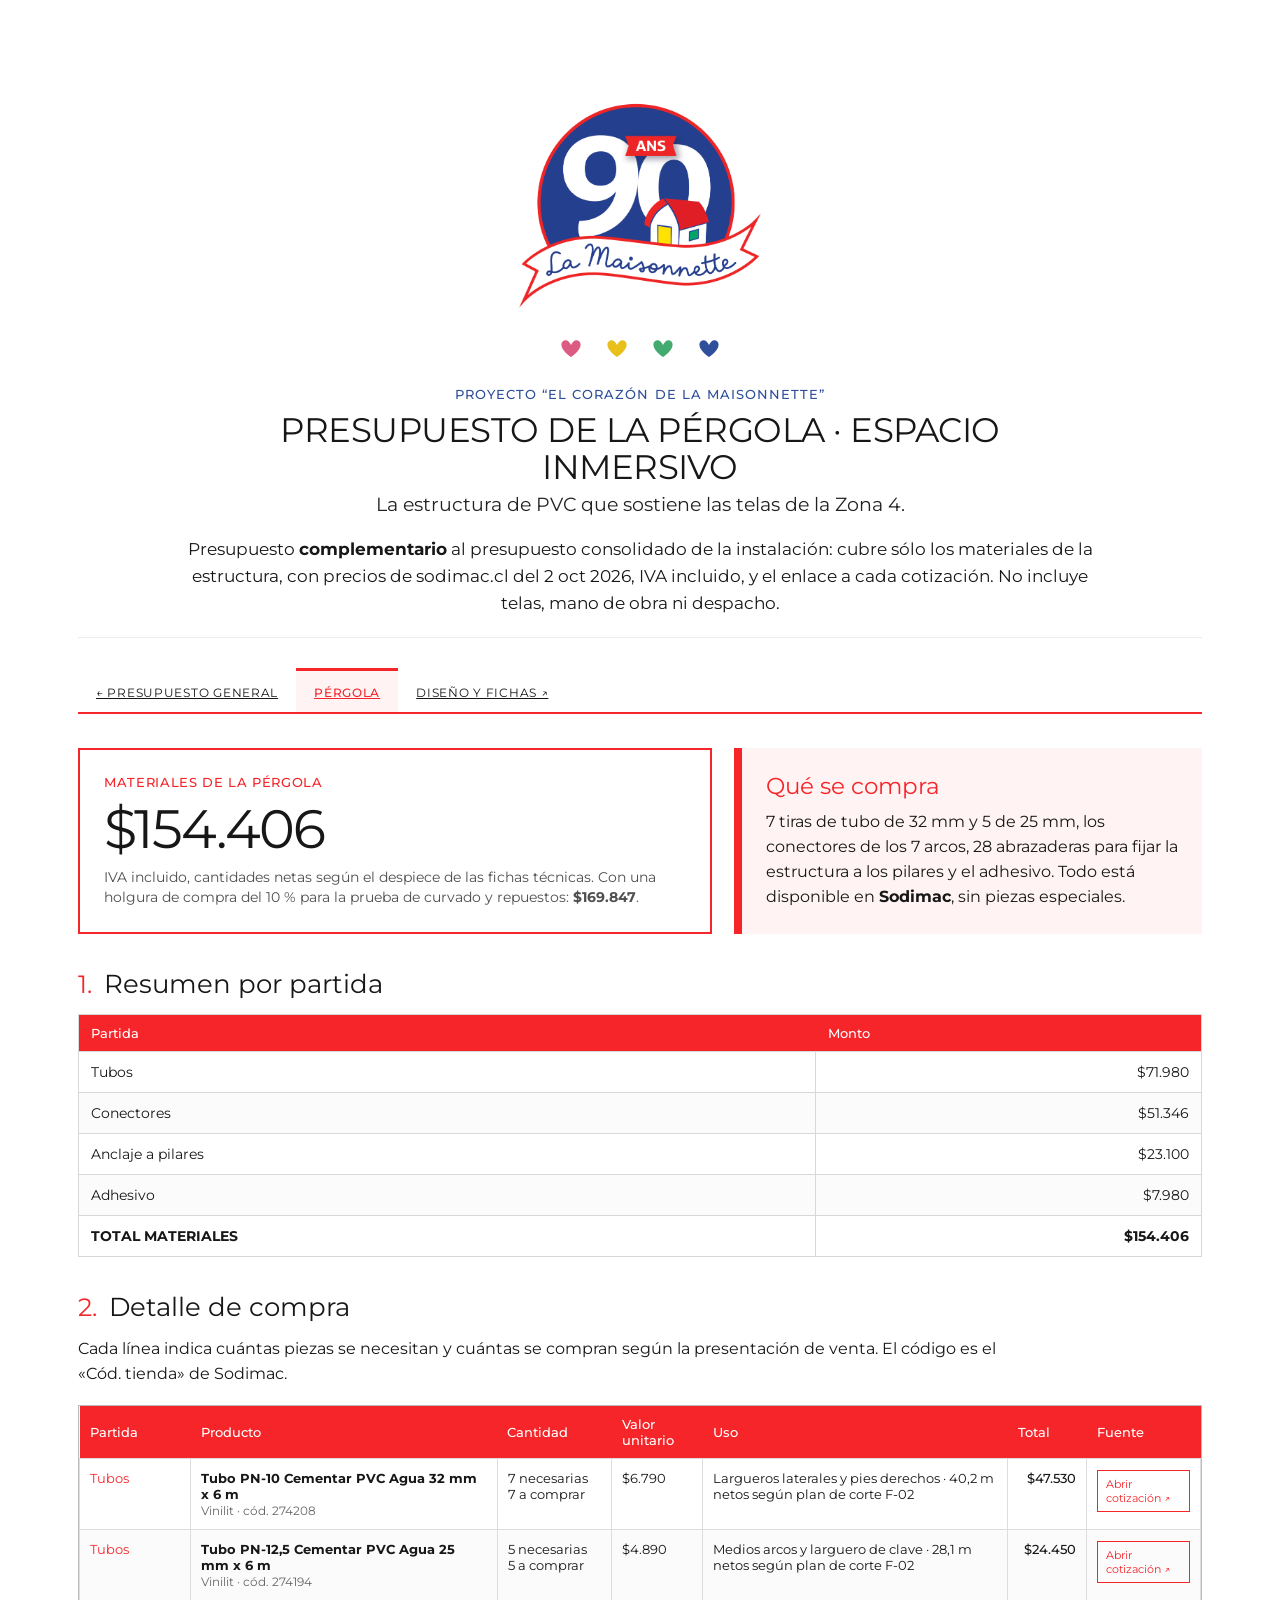
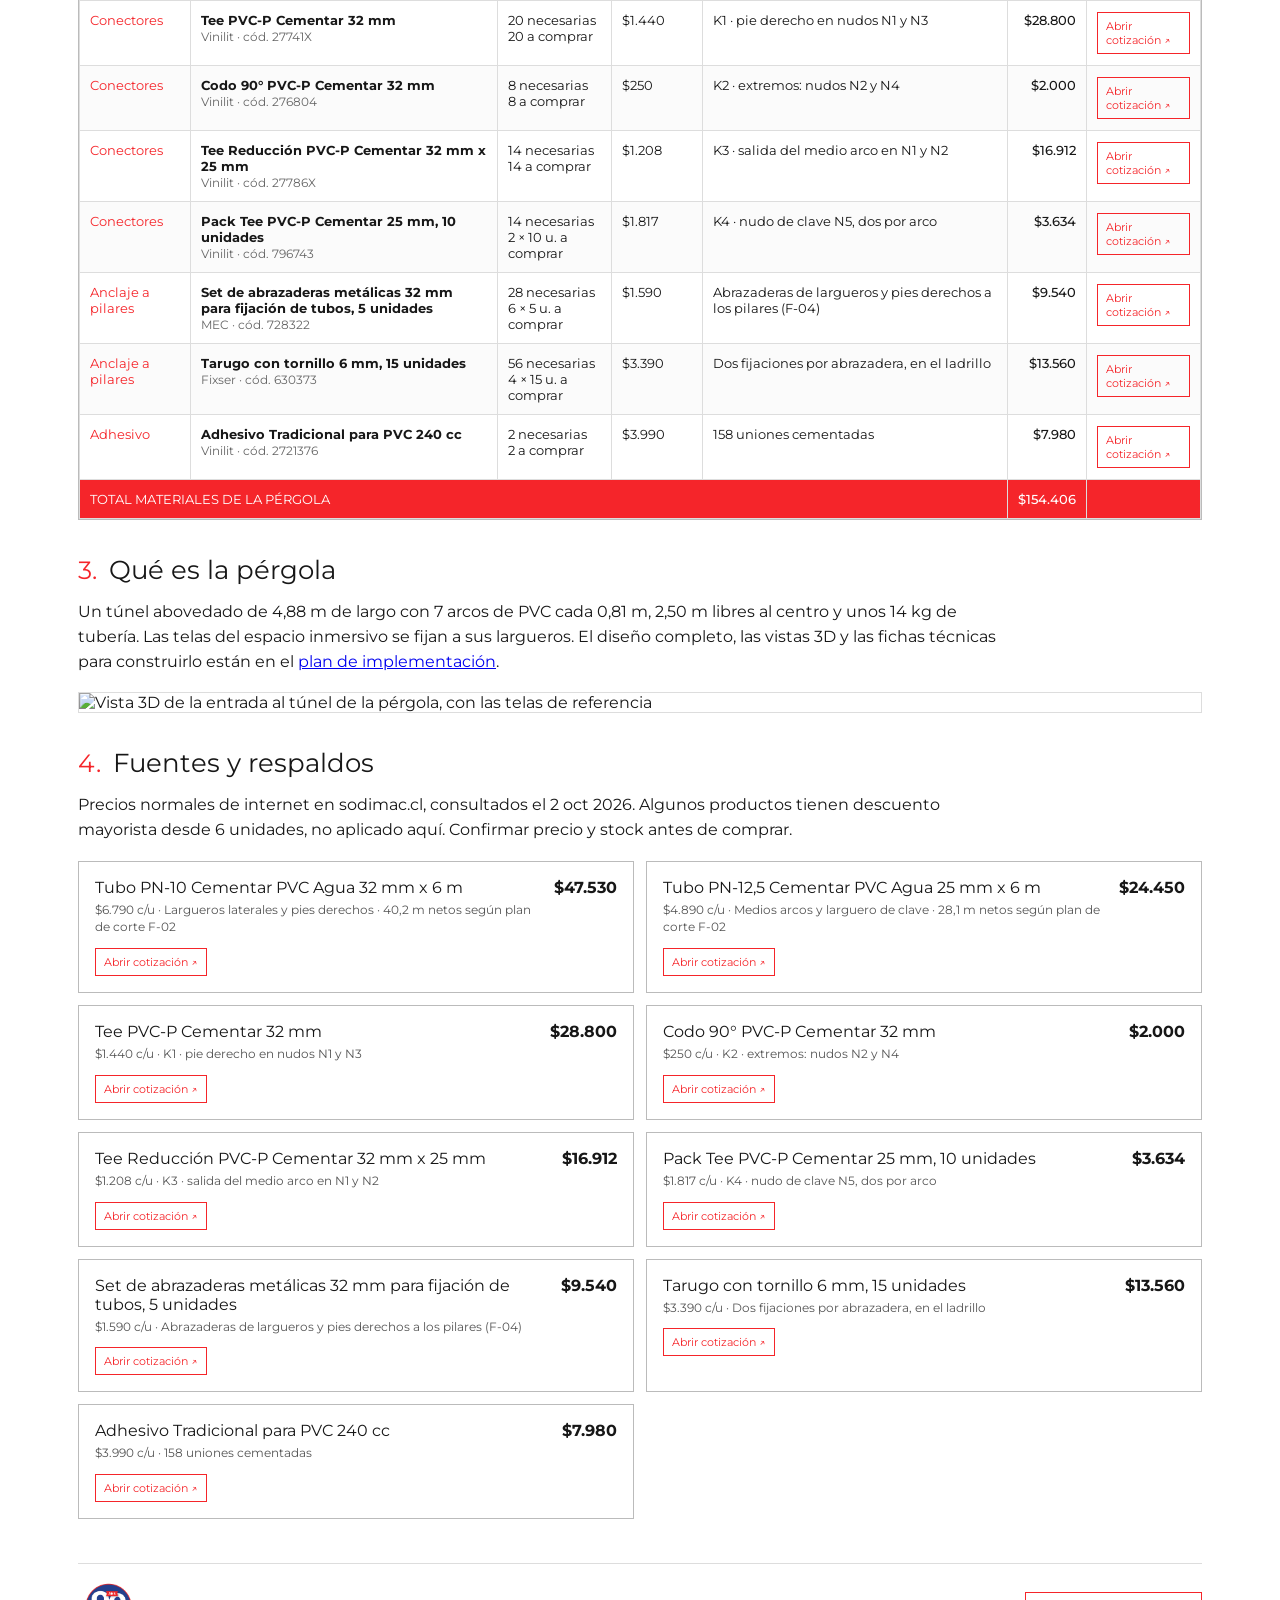
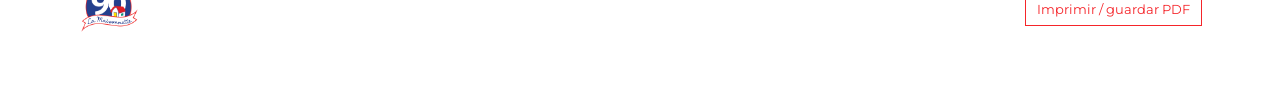
==== pergola.html @ c6cebc64 "Agregar presupuesto de la pérgola del espacio inmersivo Página complementaria con los materiales de " ====
<!doctype html>
<html lang="es">
<head>
<meta charset="utf-8">
<meta name="viewport" content="width=device-width,initial-scale=1">
<title>Presupuesto pérgola | El Corazón de La Maisonnette</title>
<meta name="description" content="Presupuesto de materiales de la pérgola abovedada de PVC del espacio inmersivo, con precios de sodimac.cl y enlace a cada cotización.">
<link rel="preconnect" href="https://fonts.googleapis.com">
<link rel="preconnect" href="https://fonts.gstatic.com" crossorigin>
<link rel="stylesheet" href="https://fonts.googleapis.com/css2?family=Montserrat:wght@400;500;700&display=swap">
<style>
:root {
  --red:#f5252a;
  --red-soft:#fff3f3;
  --blue:#2f4f9b;
  --pink:#dc5b82;
  --yellow:#e8bf1b;
  --green:#43aa70;
  --text:#171717;
  --muted:#666;
  --line:#d8d8d8;
  --white:#fff;
}
*{box-sizing:border-box}
html{scroll-behavior:smooth}
body{
  margin:0;
  padding-top:54px;
  background:#fff;
  color:var(--text);
  font-family:"Montserrat","Avenir Next","Helvetica Neue",Arial,sans-serif;
  font-weight:400;
}
.wrap{max-width:1180px;margin:0 auto;padding:0 28px 60px}
.header{padding:34px 0 20px;border-bottom:1px solid #ececec;text-align:center}
.logo90 img{width:min(270px,65vw);height:auto;display:block;margin:0 auto}
.hearts{display:flex;gap:24px;justify-content:center;align-items:center;margin:20px 0 8px}
.heart{width:22px;height:20px;display:block}
.kicker{margin-top:28px;color:var(--blue);font-size:13px;letter-spacing:.08em;text-transform:uppercase;font-weight:500}
h1{font-weight:700;margin:10px auto 8px;font-size:34px;line-height:1.08;text-transform:uppercase;letter-spacing:-.015em;font-weight:400;max-width:920px}
.subtitle{font-size:19px;margin:0;color:#222;font-weight:400}
.intro{max-width:940px;margin:20px auto 0;font-size:17px;line-height:1.58;font-weight:400}
.intro strong{font-weight:700}

.tabs{display:flex;gap:0;border-bottom:2px solid var(--red);margin:30px 0 34px;overflow-x:auto;white-space:nowrap;position:sticky;top:0;background:#fff;z-index:10}
.tabs a{border:0;background:#fff;color:var(--text);padding:14px 18px 12px;font-family:"Montserrat","Avenir Next","Helvetica Neue",Arial,sans-serif;font-weight:400;cursor:pointer;text-transform:uppercase;font-size:12px;letter-spacing:.06em;border-top:3px solid transparent}
.tabs a.active{font-weight:500;color:var(--red);border-top-color:var(--red);background:var(--red-soft)}

.panel{display:block}
.js .panel{display:none}
.js .panel.active{display:block}

.topline{display:grid;grid-template-columns:1.15fr .85fr;gap:22px;margin-bottom:30px}
.totalbox{border:2px solid var(--red);padding:24px;min-height:182px;display:flex;flex-direction:column;justify-content:space-between}
.totalbox .small{font-size:13px;text-transform:uppercase;letter-spacing:.05em;color:var(--red);font-weight:500}
.totalbox .amount{font-weight:500;font-size:54px;font-weight:400;letter-spacing:-.035em}
.totalbox p{margin:0;font-size:14px;line-height:1.45;color:#4f4f4f;font-weight:400}
.contextbox{background:var(--red-soft);border-left:8px solid var(--red);padding:24px}
.contextbox h3{font-weight:700;margin:0 0 10px;color:var(--red);font-size:23px;font-weight:400}
.contextbox p{margin:0;font-size:16px;line-height:1.56;font-weight:400}
.contextbox strong{font-weight:700}

.section-title{display:flex;align-items:baseline;gap:12px;margin:34px 0 14px}
.section-title .num{color:var(--red);font-size:25px;font-weight:400}
.section-title h2{font-weight:700;margin:0;font-size:26px;font-weight:400}
.section-copy{margin:0 0 18px;font-size:16px;line-height:1.56;max-width:930px;font-weight:400}

.cat-table{width:100%;border-collapse:collapse;border:1px solid var(--line)}
.cat-table th{background:var(--red);color:#fff;text-align:left;padding:10px 12px;font-size:13px;font-weight:500}
.cat-table td{border:1px solid var(--line);padding:11px 12px;font-size:14px;font-weight:400}
.cat-table tr:nth-child(even) td{background:#fbfbfb}
.cat-table td:last-child{text-align:right;font-weight:400}

.zone-list{display:grid;grid-template-columns:1fr 1fr;gap:18px}
.zone{border:1px solid #cdcdcd;background:#fff}
.zone-title{display:grid;grid-template-columns:170px 1fr;background:#f9f9f9;border-bottom:1px solid #cdcdcd}
.zone-title .tag{font-weight:700;padding:17px;color:var(--red);font-weight:400;font-size:17px;border-right:1px solid #cdcdcd}
.zone-title .zn{padding:17px}
.zone-title .zn strong{font-weight:700;display:block;font-size:17px;margin-bottom:4px;font-weight:400}
.zone-title .zn span{font-size:13px;color:#555;line-height:1.4;font-weight:400}
.zone-items{padding:8px 14px 12px}
.zrow{display:grid;grid-template-columns:1fr auto;gap:16px;padding:10px 2px;border-bottom:1px solid #ececec}
.zrow:last-child{border-bottom:0}
.zrow b{font-weight:700;font-size:14px;font-weight:400}
.zrow small{display:block;color:#666;font-size:12px;line-height:1.35;margin-top:3px;font-weight:400}
.zcost{font-size:13px;font-weight:500;white-space:nowrap;text-align:right}

.toolbar{display:flex;gap:10px;flex-wrap:wrap;margin-bottom:14px}
.search{flex:1;min-width:250px;border:1px solid #999;padding:11px 12px;font-family:"Montserrat","Avenir Next","Helvetica Neue",Arial,sans-serif;font-size:14px;font-weight:400}
.filterbar{display:flex;gap:6px;flex-wrap:wrap}
.filterbar button{border:1px solid #999;background:#fff;padding:9px 10px;cursor:pointer;font-family:"Montserrat","Avenir Next","Helvetica Neue",Arial,sans-serif;font-size:11px;font-weight:400;text-transform:uppercase}
.filterbar button.active{background:var(--red);border-color:var(--red);color:#fff}

.table-scroll{overflow:auto;border:1px solid #bbb}
.budget{width:100%;min-width:960px;border-collapse:collapse}
.budget th{background:var(--red);color:#fff;text-align:left;padding:10px;font-size:13px;font-weight:500}
.budget td{border:1px solid #ddd;padding:11px 10px;font-size:13px;vertical-align:top;font-weight:400}
.budget tr:nth-child(even) td{background:#fbfbfb}
.budget td.money{font-weight:500;text-align:right;white-space:nowrap}
.cat{font-weight:500;color:var(--red);font-weight:400}
.src{display:inline-block;border:1px solid var(--red);color:var(--red);text-decoration:none;padding:6px 8px;font-size:11px;font-weight:400}
.src:hover{background:var(--red);color:#fff}
.src.note{border-color:#888;color:#666}
.totalrow td{font-weight:700;background:var(--red)!important;color:#fff;font-weight:400}

.sources{display:grid;grid-template-columns:repeat(2,minmax(0,1fr));gap:12px}
.source{border:1px solid #bbb;padding:16px}
.source .top{display:flex;justify-content:space-between;gap:16px}
.source h4{font-weight:700;margin:0 0 5px;font-size:16px;font-weight:400}
.source p{margin:0 0 12px;font-size:12px;color:#555;line-height:1.4;font-weight:400}

.footer{border-top:1px solid #ddd;margin-top:44px;padding-top:16px;font-size:12px;color:#666;display:flex;justify-content:space-between;gap:16px;align-items:center}
.footer img{height:54px;width:auto}
.print{border:1px solid var(--red);background:#fff;color:var(--red);padding:8px 11px;font-family:"Montserrat","Avenir Next","Helvetica Neue",Arial,sans-serif;font-weight:400;cursor:pointer}
.print:hover{background:var(--red);color:#fff}

@media(max-width:860px){
  .topline,.zone-list,.sources{grid-template-columns:1fr}
  h1{font-size:29px}
  .totalbox .amount{font-size:43px}
  .zone-title{grid-template-columns:125px 1fr}
}
@media print{
  .tabs,.toolbar,.print{display:none!important}
  .panel{display:block!important;break-before:page}
  .wrap{max-width:none}
}

.back{display:inline-block;margin:-34px 0 0;font-size:12px;letter-spacing:.06em;text-transform:uppercase;text-decoration:none;color:#666} .back:hover{color:var(--red)}
.resumen-grid{display:grid;grid-template-columns:1fr 1fr;gap:22px;margin-top:8px}
.ficha-img{display:block;width:100%;height:auto;border:1px solid #ddd;margin-top:14px}
.links a{margin-right:10px}
@media(max-width:860px){.resumen-grid{grid-template-columns:1fr}}
</style>
</head>
<body>
<div class="wrap">
<header class="header">
  <div class="logo90"><img src="logo.png" alt="Logo oficial 90 años La Maisonnette"></div>
  <div class="hearts" aria-label="Colores La Maisonnette"><svg class="heart" viewBox="0 0 32 28"><path d="M16 27S2 18.2 2 8.8C2 3.7 8.4.8 12.4 4.5 14.1 6 15.2 8 16 9.7 16.8 8 18 6 19.6 4.5 23.7.8 30 3.7 30 8.8 30 18.2 16 27 16 27Z" fill="#dc5b82"/></svg><svg class="heart" viewBox="0 0 32 28"><path d="M16 27S2 18.2 2 8.8C2 3.7 8.4.8 12.4 4.5 14.1 6 15.2 8 16 9.7 16.8 8 18 6 19.6 4.5 23.7.8 30 3.7 30 8.8 30 18.2 16 27 16 27Z" fill="#e8bf1b"/></svg><svg class="heart" viewBox="0 0 32 28"><path d="M16 27S2 18.2 2 8.8C2 3.7 8.4.8 12.4 4.5 14.1 6 15.2 8 16 9.7 16.8 8 18 6 19.6 4.5 23.7.8 30 3.7 30 8.8 30 18.2 16 27 16 27Z" fill="#43aa70"/></svg><svg class="heart" viewBox="0 0 32 28"><path d="M16 27S2 18.2 2 8.8C2 3.7 8.4.8 12.4 4.5 14.1 6 15.2 8 16 9.7 16.8 8 18 6 19.6 4.5 23.7.8 30 3.7 30 8.8 30 18.2 16 27 16 27Z" fill="#2f4f9b"/></svg></div>
  <div class="kicker">Proyecto “El Corazón de La Maisonnette”</div>
  <h1>Presupuesto de la pérgola · Espacio inmersivo</h1>
  <p class="subtitle">La estructura de PVC que sostiene las telas de la Zona 4.</p>
  <p class="intro">Presupuesto <strong>complementario</strong> al presupuesto consolidado de la instalación: cubre sólo los materiales de la estructura, con precios de sodimac.cl del 2 oct 2026, IVA incluido, y el enlace a cada cotización. No incluye telas, mano de obra ni despacho.</p>
</header>

<nav class="tabs" aria-label="Navegación del presupuesto">
  <a href="./">← Presupuesto general</a>
  <a class="active" href="#resumen">Pérgola</a>
  <a href="https://exalumnas-lamaisonnette.github.io/plan-implementacion-corazon/pergola.html">Diseño y fichas ↗</a>
</nav>

<section id="resumen" class="panel active">
  <div class="topline">
    <div class="totalbox">
      <div class="small">Materiales de la pérgola</div>
      <div class="amount">$154.406</div>
      <p>IVA incluido, cantidades netas según el despiece de las fichas técnicas. Con una holgura de compra del 10 % para la prueba de curvado y repuestos: <strong>$169.847</strong>.</p>
    </div>
    <div class="contextbox">
      <h3>Qué se compra</h3>
      <p>7 tiras de tubo de 32 mm y 5 de 25 mm, los conectores de los 7 arcos, 28 abrazaderas para fijar la estructura a los pilares y el adhesivo. Todo está disponible en <strong>Sodimac</strong>, sin piezas especiales.</p>
    </div>
  </div>

  <div class="section-title"><span class="num">1.</span><h2>Resumen por partida</h2></div>
  <table class="cat-table"><thead><tr><th>Partida</th><th>Monto</th></tr></thead><tbody><tr><td>Tubos</td><td>$71.980</td></tr><tr><td>Conectores</td><td>$51.346</td></tr><tr><td>Anclaje a pilares</td><td>$23.100</td></tr><tr><td>Adhesivo</td><td>$7.980</td></tr><tr><td><strong>TOTAL MATERIALES</strong></td><td><strong>$154.406</strong></td></tr></tbody></table>

  <div class="section-title"><span class="num">2.</span><h2>Detalle de compra</h2></div>
  <p class="section-copy">Cada línea indica cuántas piezas se necesitan y cuántas se compran según la presentación de venta. El código es el «Cód. tienda» de Sodimac.</p>
  <div class="table-scroll">
    <table class="budget">
      <thead><tr><th>Partida</th><th>Producto</th><th>Cantidad</th><th>Valor unitario</th><th>Uso</th><th>Total</th><th>Fuente</th></tr></thead>
      <tbody><tr><td class="cat">Tubos</td><td><strong>Tubo PN-10 Cementar PVC Agua 32 mm x 6 m</strong><br><span style="font-size:12px;color:#666">Vinilit · cód. 274208</span></td><td>7 necesarias<br>7 a comprar</td><td>$6.790</td><td>Largueros laterales y pies derechos · 40,2 m netos según plan de corte F-02</td><td class="money">$47.530</td><td><a class="src" href="https://www.sodimac.cl/sodimac-cl/articulo/110283444/tubo-pn-10-cementar-pvc-agua-32-mmx6-m/110283453" target="_blank" rel="noopener">Abrir cotización ↗</a></td></tr><tr><td class="cat">Tubos</td><td><strong>Tubo PN-12,5 Cementar PVC Agua 25 mm x 6 m</strong><br><span style="font-size:12px;color:#666">Vinilit · cód. 274194</span></td><td>5 necesarias<br>5 a comprar</td><td>$4.890</td><td>Medios arcos y larguero de clave · 28,1 m netos según plan de corte F-02</td><td class="money">$24.450</td><td><a class="src" href="https://www.sodimac.cl/sodimac-cl/articulo/110279330/tubo-pn-12-5-cementar-pvc-agua-25-mmx6-m/110279332" target="_blank" rel="noopener">Abrir cotización ↗</a></td></tr><tr><td class="cat">Conectores</td><td><strong>Tee PVC-P Cementar 32 mm</strong><br><span style="font-size:12px;color:#666">Vinilit · cód. 27741X</span></td><td>20 necesarias<br>20 a comprar</td><td>$1.440</td><td>K1 · pie derecho en nudos N1 y N3</td><td class="money">$28.800</td><td><a class="src" href="https://www.sodimac.cl/sodimac-cl/articulo/110242727/tee-pvc-p-cementar-32mm-1u/110242736" target="_blank" rel="noopener">Abrir cotización ↗</a></td></tr><tr><td class="cat">Conectores</td><td><strong>Codo 90° PVC-P Cementar 32 mm</strong><br><span style="font-size:12px;color:#666">Vinilit · cód. 276804</span></td><td>8 necesarias<br>8 a comprar</td><td>$250</td><td>K2 · extremos: nudos N2 y N4</td><td class="money">$2.000</td><td><a class="src" href="https://www.sodimac.cl/sodimac-cl/articulo/110243909/codo-90o-pvc-p-cementar-32mm-1u/110243910" target="_blank" rel="noopener">Abrir cotización ↗</a></td></tr><tr><td class="cat">Conectores</td><td><strong>Tee Reducción PVC-P Cementar 32 mm x 25 mm</strong><br><span style="font-size:12px;color:#666">Vinilit · cód. 27786X</span></td><td>14 necesarias<br>14 a comprar</td><td>$1.208</td><td>K3 · salida del medio arco en N1 y N2</td><td class="money">$16.912</td><td><a class="src" href="https://www.sodimac.cl/sodimac-cl/articulo/110248522/tee-reduccion-pvc-p-cementar-32mm-x-25mm-1u/110248526" target="_blank" rel="noopener">Abrir cotización ↗</a></td></tr><tr><td class="cat">Conectores</td><td><strong>Pack Tee PVC-P Cementar 25 mm, 10 unidades</strong><br><span style="font-size:12px;color:#666">Vinilit · cód. 796743</span></td><td>14 necesarias<br>2 × 10 u. a comprar</td><td>$1.817</td><td>K4 · nudo de clave N5, dos por arco</td><td class="money">$3.634</td><td><a class="src" href="https://www.sodimac.cl/sodimac-cl/articulo/110246131/pack-tee-pvc-p-cementar-25mm-10u/110246139" target="_blank" rel="noopener">Abrir cotización ↗</a></td></tr><tr><td class="cat">Anclaje a pilares</td><td><strong>Set de abrazaderas metálicas 32 mm para fijación de tubos, 5 unidades</strong><br><span style="font-size:12px;color:#666">MEC · cód. 728322</span></td><td>28 necesarias<br>6 × 5 u. a comprar</td><td>$1.590</td><td>Abrazaderas de largueros y pies derechos a los pilares (F-04)</td><td class="money">$9.540</td><td><a class="src" href="https://www.sodimac.cl/sodimac-cl/articulo/110223143/set-de-abrazaderas-metalicas-32-mm-para-fijacion-tubos-5-unidades/110223148" target="_blank" rel="noopener">Abrir cotización ↗</a></td></tr><tr><td class="cat">Anclaje a pilares</td><td><strong>Tarugo con tornillo 6 mm, 15 unidades</strong><br><span style="font-size:12px;color:#666">Fixser · cód. 630373</span></td><td>56 necesarias<br>4 × 15 u. a comprar</td><td>$3.390</td><td>Dos fijaciones por abrazadera, en el ladrillo</td><td class="money">$13.560</td><td><a class="src" href="https://www.sodimac.cl/sodimac-cl/articulo/110315493/Tarugo-con-tornillo-6-mm-15-unidades/110315496" target="_blank" rel="noopener">Abrir cotización ↗</a></td></tr><tr><td class="cat">Adhesivo</td><td><strong>Adhesivo Tradicional para PVC 240 cc</strong><br><span style="font-size:12px;color:#666">Vinilit · cód. 2721376</span></td><td>2 necesarias<br>2 a comprar</td><td>$3.990</td><td>158 uniones cementadas</td><td class="money">$7.980</td><td><a class="src" href="https://www.sodimac.cl/sodimac-cl/articulo/110298445/adhesivo-tradicional-para-pvc-240cc/110298451" target="_blank" rel="noopener">Abrir cotización ↗</a></td></tr><tr class="totalrow"><td colspan="5">TOTAL MATERIALES DE LA PÉRGOLA</td><td class="money">$154.406</td><td></td></tr></tbody>
    </table>
  </div>

  <div class="section-title"><span class="num">3.</span><h2>Qué es la pérgola</h2></div>
  <p class="section-copy">Un túnel abovedado de 4,88 m de largo con 7 arcos de PVC cada 0,81 m, 2,50 m libres al centro y unos 14 kg de tubería. Las telas del espacio inmersivo se fijan a sus largueros. El diseño completo, las vistas 3D y las fichas técnicas para construirlo están en el <a href="https://exalumnas-lamaisonnette.github.io/plan-implementacion-corazon/pergola.html">plan de implementación</a>.</p>
  <img class="ficha-img" src="https://exalumnas-lamaisonnette.github.io/plan-implementacion-corazon/pergola/3d-2.jpg" alt="Vista 3D de la entrada al túnel de la pérgola, con las telas de referencia" loading="lazy">

  <div class="section-title"><span class="num">4.</span><h2>Fuentes y respaldos</h2></div>
  <p class="section-copy">Precios normales de internet en sodimac.cl, consultados el 2 oct 2026. Algunos productos tienen descuento mayorista desde 6 unidades, no aplicado aquí. Confirmar precio y stock antes de comprar.</p>
  <div class="sources"><div class="source"><div class="top"><div><h4>Tubo PN-10 Cementar PVC Agua 32 mm x 6 m</h4><p>$6.790 c/u · Largueros laterales y pies derechos · 40,2 m netos según plan de corte F-02</p></div><div><strong>$47.530</strong></div></div><a class="src" href="https://www.sodimac.cl/sodimac-cl/articulo/110283444/tubo-pn-10-cementar-pvc-agua-32-mmx6-m/110283453" target="_blank" rel="noopener">Abrir cotización ↗</a></div><div class="source"><div class="top"><div><h4>Tubo PN-12,5 Cementar PVC Agua 25 mm x 6 m</h4><p>$4.890 c/u · Medios arcos y larguero de clave · 28,1 m netos según plan de corte F-02</p></div><div><strong>$24.450</strong></div></div><a class="src" href="https://www.sodimac.cl/sodimac-cl/articulo/110279330/tubo-pn-12-5-cementar-pvc-agua-25-mmx6-m/110279332" target="_blank" rel="noopener">Abrir cotización ↗</a></div><div class="source"><div class="top"><div><h4>Tee PVC-P Cementar 32 mm</h4><p>$1.440 c/u · K1 · pie derecho en nudos N1 y N3</p></div><div><strong>$28.800</strong></div></div><a class="src" href="https://www.sodimac.cl/sodimac-cl/articulo/110242727/tee-pvc-p-cementar-32mm-1u/110242736" target="_blank" rel="noopener">Abrir cotización ↗</a></div><div class="source"><div class="top"><div><h4>Codo 90° PVC-P Cementar 32 mm</h4><p>$250 c/u · K2 · extremos: nudos N2 y N4</p></div><div><strong>$2.000</strong></div></div><a class="src" href="https://www.sodimac.cl/sodimac-cl/articulo/110243909/codo-90o-pvc-p-cementar-32mm-1u/110243910" target="_blank" rel="noopener">Abrir cotización ↗</a></div><div class="source"><div class="top"><div><h4>Tee Reducción PVC-P Cementar 32 mm x 25 mm</h4><p>$1.208 c/u · K3 · salida del medio arco en N1 y N2</p></div><div><strong>$16.912</strong></div></div><a class="src" href="https://www.sodimac.cl/sodimac-cl/articulo/110248522/tee-reduccion-pvc-p-cementar-32mm-x-25mm-1u/110248526" target="_blank" rel="noopener">Abrir cotización ↗</a></div><div class="source"><div class="top"><div><h4>Pack Tee PVC-P Cementar 25 mm, 10 unidades</h4><p>$1.817 c/u · K4 · nudo de clave N5, dos por arco</p></div><div><strong>$3.634</strong></div></div><a class="src" href="https://www.sodimac.cl/sodimac-cl/articulo/110246131/pack-tee-pvc-p-cementar-25mm-10u/110246139" target="_blank" rel="noopener">Abrir cotización ↗</a></div><div class="source"><div class="top"><div><h4>Set de abrazaderas metálicas 32 mm para fijación de tubos, 5 unidades</h4><p>$1.590 c/u · Abrazaderas de largueros y pies derechos a los pilares (F-04)</p></div><div><strong>$9.540</strong></div></div><a class="src" href="https://www.sodimac.cl/sodimac-cl/articulo/110223143/set-de-abrazaderas-metalicas-32-mm-para-fijacion-tubos-5-unidades/110223148" target="_blank" rel="noopener">Abrir cotización ↗</a></div><div class="source"><div class="top"><div><h4>Tarugo con tornillo 6 mm, 15 unidades</h4><p>$3.390 c/u · Dos fijaciones por abrazadera, en el ladrillo</p></div><div><strong>$13.560</strong></div></div><a class="src" href="https://www.sodimac.cl/sodimac-cl/articulo/110315493/Tarugo-con-tornillo-6-mm-15-unidades/110315496" target="_blank" rel="noopener">Abrir cotización ↗</a></div><div class="source"><div class="top"><div><h4>Adhesivo Tradicional para PVC 240 cc</h4><p>$3.990 c/u · 158 uniones cementadas</p></div><div><strong>$7.980</strong></div></div><a class="src" href="https://www.sodimac.cl/sodimac-cl/articulo/110298445/adhesivo-tradicional-para-pvc-240cc/110298451" target="_blank" rel="noopener">Abrir cotización ↗</a></div></div>
</section>

<footer class="footer">
  <div><img src="logo.png" alt="Logo 90 años La Maisonnette"></div>
  <button class="print" onclick="window.print()">Imprimir / guardar PDF</button>
</footer>
</div>
</body>
</html>
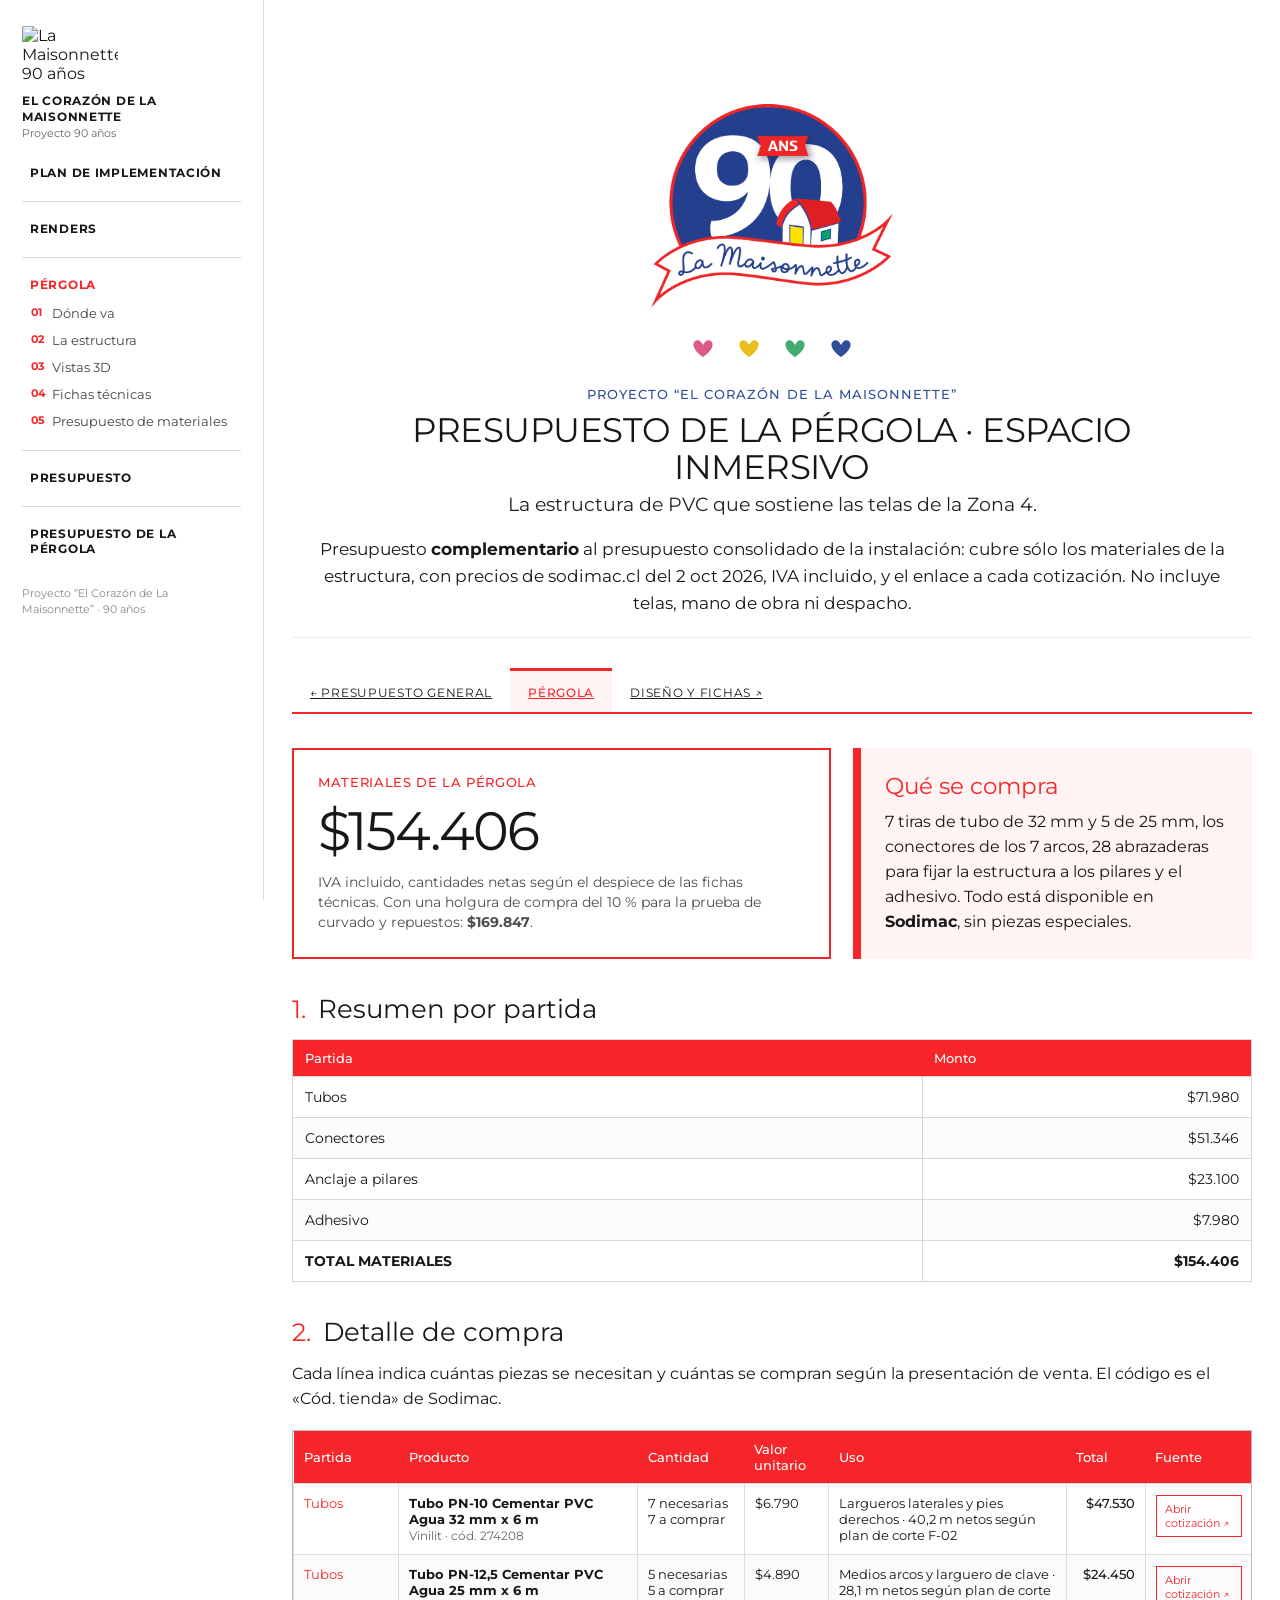
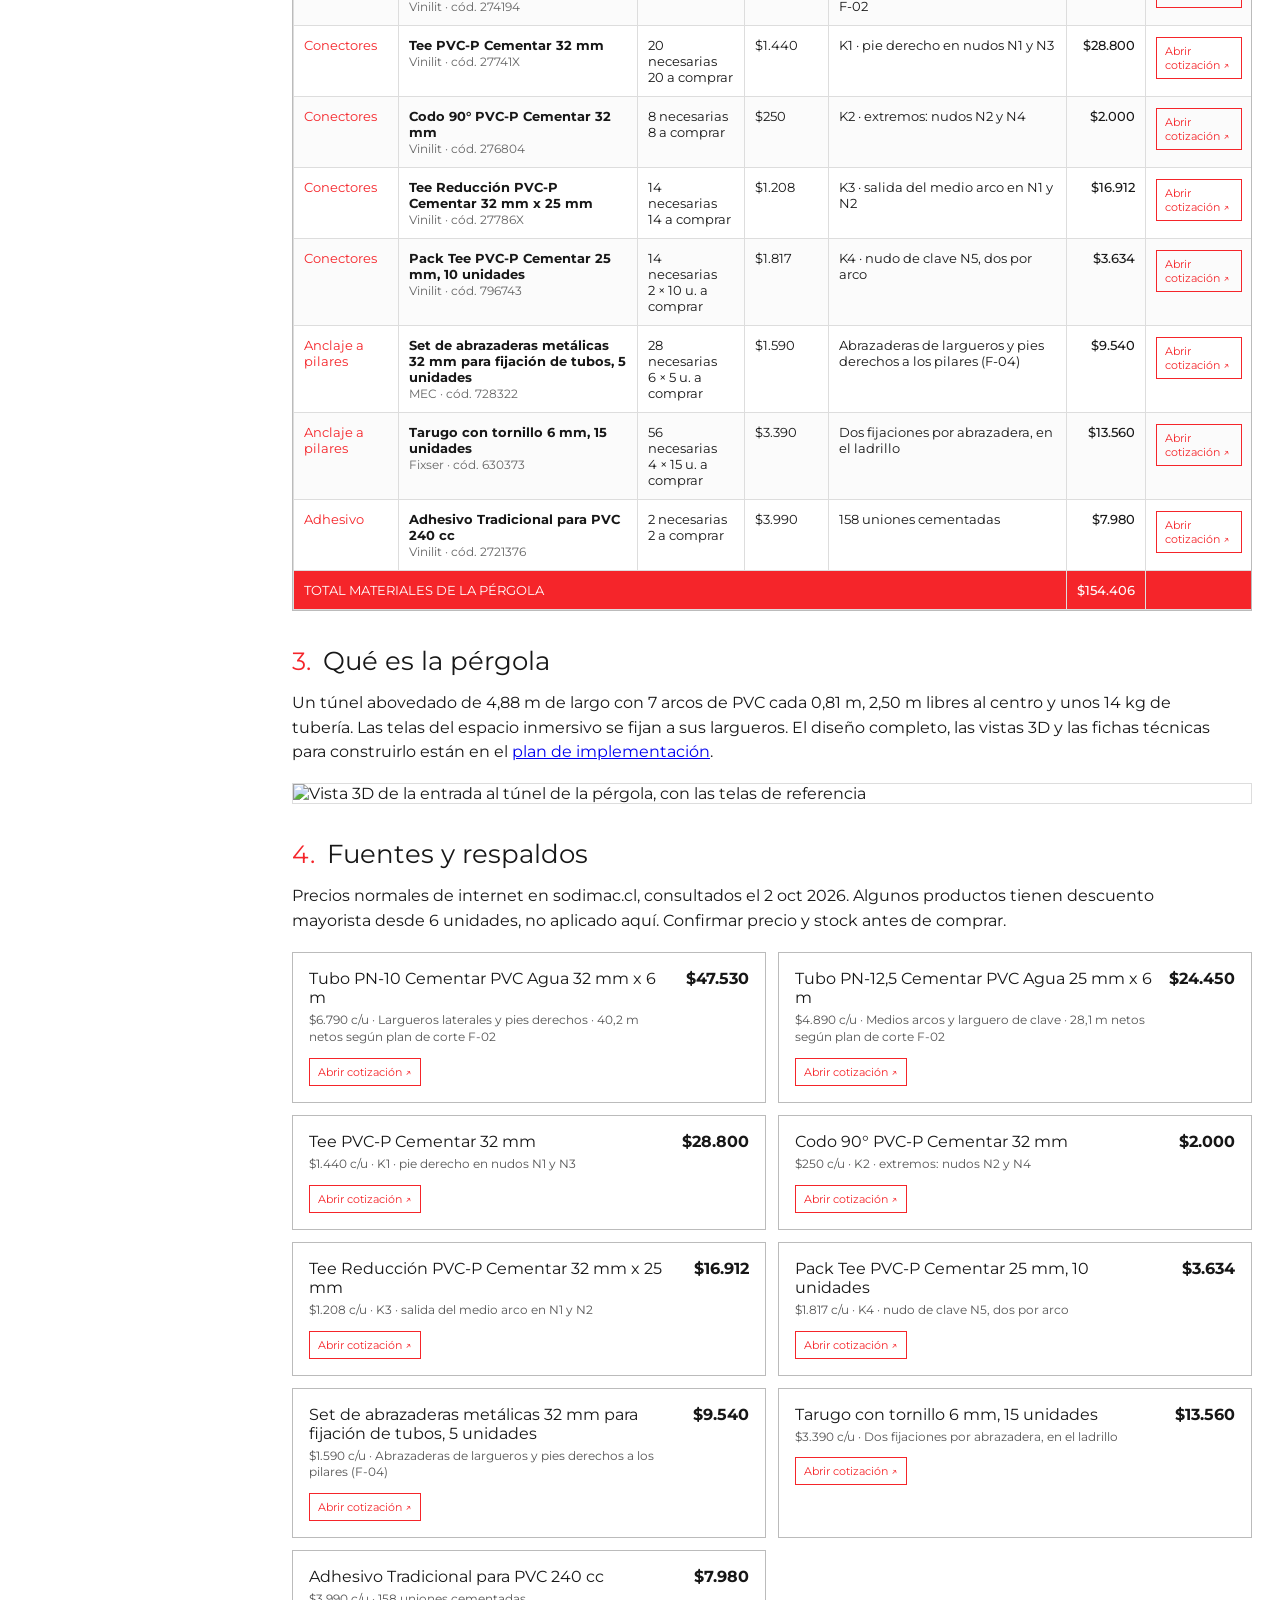
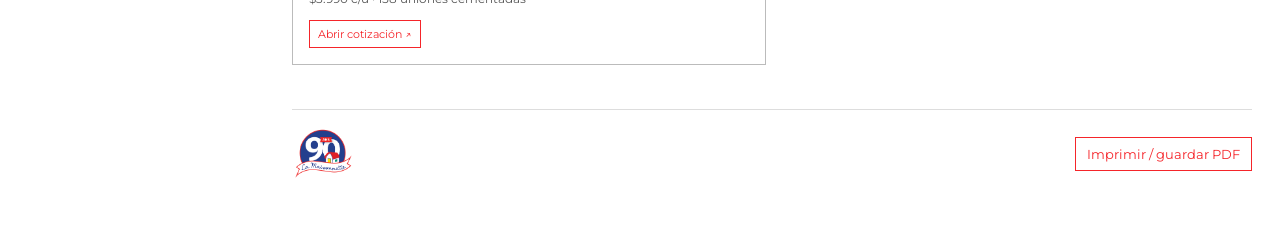
==== commit 3ca4af67: "Agregar el navegador lateral del proyecto Mismo panel que el plan de implementación: páginas de los " ====
--- a/pergola.html
+++ b/pergola.html
@@ -8,6 +8,7 @@
 <link rel="preconnect" href="https://fonts.googleapis.com">
 <link rel="preconnect" href="https://fonts.gstatic.com" crossorigin>
 <link rel="stylesheet" href="https://fonts.googleapis.com/css2?family=Montserrat:wght@400;500;700&display=swap">
+<link rel="stylesheet" href="nav.css?v=3">
 <style>
 :root {
   --red:#f5252a;
@@ -189,5 +190,6 @@
   <button class="print" onclick="window.print()">Imprimir / guardar PDF</button>
 </footer>
 </div>
+<script src="nav.js?v=3"></script>
 </body>
 </html>
--- a/nav.css
+++ b/nav.css
@@ -0,0 +1,39 @@
+/* Navegador lateral compartido por las páginas del plan de implementación */
+.sidenav{position:fixed;top:0;left:0;bottom:0;width:264px;background:#fff;border-right:1px solid var(--line,#ececec);padding:26px 22px 30px;overflow-y:auto;z-index:40;font-family:"Montserrat","Avenir Next","Helvetica Neue",Arial,sans-serif;transform:translateX(-100%);transition:transform .22s ease}
+.sidenav.open{transform:none;box-shadow:0 0 0 100vw rgba(23,23,23,.35)}
+.sidenav .sn-brand{display:block;text-decoration:none;color:var(--ink,#171717);margin:0 0 18px}
+.sidenav .sn-brand img{width:96px;height:auto;display:block;margin:0 0 10px}
+.sidenav .sn-brand b{display:block;font-size:12px;letter-spacing:.06em;text-transform:uppercase;line-height:1.3}
+.sidenav .sn-brand span{display:block;font-size:11px;color:var(--muted,#666);margin-top:2px}
+.sidenav ul{list-style:none;margin:0;padding:0}
+.sidenav li.page{margin-top:14px;border-top:1px solid var(--line,#ececec);padding-top:12px}
+.sidenav li.page:first-child{border-top:0;padding-top:0;margin-top:0}
+.sidenav a{display:block;text-decoration:none;color:var(--ink,#171717);border-radius:4px}
+.sidenav a.p{font-weight:700;font-size:12px;letter-spacing:.06em;text-transform:uppercase;padding:7px 8px}
+.sidenav a.p:hover,.sidenav a.p:focus{background:var(--soft,#fff4f4);color:var(--red,#F5252A);outline:none}
+.sidenav li.page.current>a.p{color:var(--red,#F5252A)}
+.sidenav a.p .ext{font-weight:400;color:var(--muted,#666);margin-left:4px}
+.sidenav ul.secs{margin:2px 0 0 0;display:none}
+.sidenav li.page.current ul.secs{display:block}
+.sidenav a.s{font-size:12.5px;padding:5px 8px 5px 30px;color:#444;position:relative;line-height:1.35}
+.sidenav a.s .n{position:absolute;left:9px;top:5px;font-size:10.5px;font-weight:700;color:var(--red,#F5252A);letter-spacing:.04em}
+.sidenav a.s:hover,.sidenav a.s:focus{color:var(--red,#F5252A);background:var(--soft,#fff4f4);outline:none}
+.sidenav a.s.active{color:var(--red,#F5252A);font-weight:700;background:var(--soft,#fff4f4)}
+.sidenav .sn-foot{margin-top:22px;font-size:11px;color:#888;line-height:1.5}
+.sn-toggle{position:fixed;top:10px;left:10px;z-index:41;height:40px;padding:0 14px 0 12px;gap:8px;border-radius:999px;font-weight:700;letter-spacing:.06em;text-transform:uppercase;border:1px solid var(--red,#F5252A);background:#fff;color:var(--red,#F5252A);font-size:12px;font-family:"Montserrat","Avenir Next","Helvetica Neue",Arial,sans-serif;line-height:1;cursor:pointer;display:flex;align-items:center;justify-content:center;box-shadow:0 2px 8px rgba(0,0,0,.08)}
+.sn-toggle:hover,.sn-toggle:focus{background:var(--red,#F5252A);color:#fff;outline:none}
+@media (max-width:1023px){
+  .sidenav{padding-top:64px}
+  .back{margin-left:110px}
+  .nav{padding-left:120px;padding-right:20px}
+}
+@media (min-width:1024px){
+  body{padding-left:264px}
+  .sidenav{transform:none}
+  .sidenav.open{box-shadow:none}
+  .sn-toggle{display:none}
+  .nav{padding-left:max(12px,calc((100vw - 264px - 980px)/2 + 24px))}
+  .nav a:not(.nav-renders){display:none}
+  .nav a.nav-renders{margin-left:4px}
+}
+@media print{.sidenav,.sn-toggle{display:none!important}body{padding-left:0}}
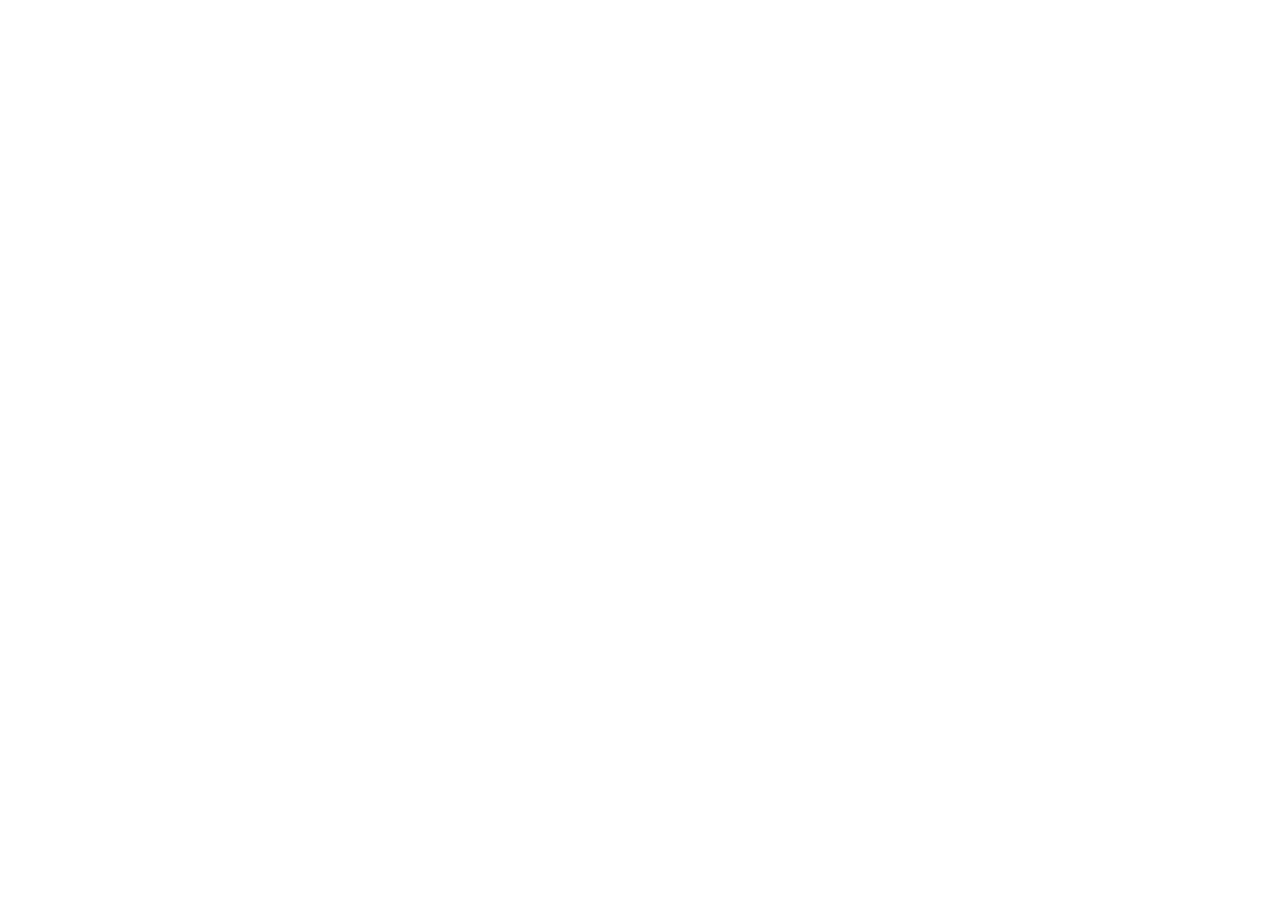
==== commit 93d1541f: "Redirigir al presupuesto dentro del sitio del plan El presupuesto vive ahora en plan-implementacion-" ====
--- a/pergola.html
+++ b/pergola.html
@@ -3,193 +3,10 @@
 <head>
 <meta charset="utf-8">
 <meta name="viewport" content="width=device-width,initial-scale=1">
-<title>Presupuesto pérgola | El Corazón de La Maisonnette</title>
-<meta name="description" content="Presupuesto de materiales de la pérgola abovedada de PVC del espacio inmersivo, con precios de sodimac.cl y enlace a cada cotización.">
-<link rel="preconnect" href="https://fonts.googleapis.com">
-<link rel="preconnect" href="https://fonts.gstatic.com" crossorigin>
-<link rel="stylesheet" href="https://fonts.googleapis.com/css2?family=Montserrat:wght@400;500;700&display=swap">
-<link rel="stylesheet" href="nav.css?v=3">
-<style>
-:root {
-  --red:#f5252a;
-  --red-soft:#fff3f3;
-  --blue:#2f4f9b;
-  --pink:#dc5b82;
-  --yellow:#e8bf1b;
-  --green:#43aa70;
-  --text:#171717;
-  --muted:#666;
-  --line:#d8d8d8;
-  --white:#fff;
-}
-*{box-sizing:border-box}
-html{scroll-behavior:smooth}
-body{
-  margin:0;
-  padding-top:54px;
-  background:#fff;
-  color:var(--text);
-  font-family:"Montserrat","Avenir Next","Helvetica Neue",Arial,sans-serif;
-  font-weight:400;
-}
-.wrap{max-width:1180px;margin:0 auto;padding:0 28px 60px}
-.header{padding:34px 0 20px;border-bottom:1px solid #ececec;text-align:center}
-.logo90 img{width:min(270px,65vw);height:auto;display:block;margin:0 auto}
-.hearts{display:flex;gap:24px;justify-content:center;align-items:center;margin:20px 0 8px}
-.heart{width:22px;height:20px;display:block}
-.kicker{margin-top:28px;color:var(--blue);font-size:13px;letter-spacing:.08em;text-transform:uppercase;font-weight:500}
-h1{font-weight:700;margin:10px auto 8px;font-size:34px;line-height:1.08;text-transform:uppercase;letter-spacing:-.015em;font-weight:400;max-width:920px}
-.subtitle{font-size:19px;margin:0;color:#222;font-weight:400}
-.intro{max-width:940px;margin:20px auto 0;font-size:17px;line-height:1.58;font-weight:400}
-.intro strong{font-weight:700}
-
-.tabs{display:flex;gap:0;border-bottom:2px solid var(--red);margin:30px 0 34px;overflow-x:auto;white-space:nowrap;position:sticky;top:0;background:#fff;z-index:10}
-.tabs a{border:0;background:#fff;color:var(--text);padding:14px 18px 12px;font-family:"Montserrat","Avenir Next","Helvetica Neue",Arial,sans-serif;font-weight:400;cursor:pointer;text-transform:uppercase;font-size:12px;letter-spacing:.06em;border-top:3px solid transparent}
-.tabs a.active{font-weight:500;color:var(--red);border-top-color:var(--red);background:var(--red-soft)}
-
-.panel{display:block}
-.js .panel{display:none}
-.js .panel.active{display:block}
-
-.topline{display:grid;grid-template-columns:1.15fr .85fr;gap:22px;margin-bottom:30px}
-.totalbox{border:2px solid var(--red);padding:24px;min-height:182px;display:flex;flex-direction:column;justify-content:space-between}
-.totalbox .small{font-size:13px;text-transform:uppercase;letter-spacing:.05em;color:var(--red);font-weight:500}
-.totalbox .amount{font-weight:500;font-size:54px;font-weight:400;letter-spacing:-.035em}
-.totalbox p{margin:0;font-size:14px;line-height:1.45;color:#4f4f4f;font-weight:400}
-.contextbox{background:var(--red-soft);border-left:8px solid var(--red);padding:24px}
-.contextbox h3{font-weight:700;margin:0 0 10px;color:var(--red);font-size:23px;font-weight:400}
-.contextbox p{margin:0;font-size:16px;line-height:1.56;font-weight:400}
-.contextbox strong{font-weight:700}
-
-.section-title{display:flex;align-items:baseline;gap:12px;margin:34px 0 14px}
-.section-title .num{color:var(--red);font-size:25px;font-weight:400}
-.section-title h2{font-weight:700;margin:0;font-size:26px;font-weight:400}
-.section-copy{margin:0 0 18px;font-size:16px;line-height:1.56;max-width:930px;font-weight:400}
-
-.cat-table{width:100%;border-collapse:collapse;border:1px solid var(--line)}
-.cat-table th{background:var(--red);color:#fff;text-align:left;padding:10px 12px;font-size:13px;font-weight:500}
-.cat-table td{border:1px solid var(--line);padding:11px 12px;font-size:14px;font-weight:400}
-.cat-table tr:nth-child(even) td{background:#fbfbfb}
-.cat-table td:last-child{text-align:right;font-weight:400}
-
-.zone-list{display:grid;grid-template-columns:1fr 1fr;gap:18px}
-.zone{border:1px solid #cdcdcd;background:#fff}
-.zone-title{display:grid;grid-template-columns:170px 1fr;background:#f9f9f9;border-bottom:1px solid #cdcdcd}
-.zone-title .tag{font-weight:700;padding:17px;color:var(--red);font-weight:400;font-size:17px;border-right:1px solid #cdcdcd}
-.zone-title .zn{padding:17px}
-.zone-title .zn strong{font-weight:700;display:block;font-size:17px;margin-bottom:4px;font-weight:400}
-.zone-title .zn span{font-size:13px;color:#555;line-height:1.4;font-weight:400}
-.zone-items{padding:8px 14px 12px}
-.zrow{display:grid;grid-template-columns:1fr auto;gap:16px;padding:10px 2px;border-bottom:1px solid #ececec}
-.zrow:last-child{border-bottom:0}
-.zrow b{font-weight:700;font-size:14px;font-weight:400}
-.zrow small{display:block;color:#666;font-size:12px;line-height:1.35;margin-top:3px;font-weight:400}
-.zcost{font-size:13px;font-weight:500;white-space:nowrap;text-align:right}
-
-.toolbar{display:flex;gap:10px;flex-wrap:wrap;margin-bottom:14px}
-.search{flex:1;min-width:250px;border:1px solid #999;padding:11px 12px;font-family:"Montserrat","Avenir Next","Helvetica Neue",Arial,sans-serif;font-size:14px;font-weight:400}
-.filterbar{display:flex;gap:6px;flex-wrap:wrap}
-.filterbar button{border:1px solid #999;background:#fff;padding:9px 10px;cursor:pointer;font-family:"Montserrat","Avenir Next","Helvetica Neue",Arial,sans-serif;font-size:11px;font-weight:400;text-transform:uppercase}
-.filterbar button.active{background:var(--red);border-color:var(--red);color:#fff}
-
-.table-scroll{overflow:auto;border:1px solid #bbb}
-.budget{width:100%;min-width:960px;border-collapse:collapse}
-.budget th{background:var(--red);color:#fff;text-align:left;padding:10px;font-size:13px;font-weight:500}
-.budget td{border:1px solid #ddd;padding:11px 10px;font-size:13px;vertical-align:top;font-weight:400}
-.budget tr:nth-child(even) td{background:#fbfbfb}
-.budget td.money{font-weight:500;text-align:right;white-space:nowrap}
-.cat{font-weight:500;color:var(--red);font-weight:400}
-.src{display:inline-block;border:1px solid var(--red);color:var(--red);text-decoration:none;padding:6px 8px;font-size:11px;font-weight:400}
-.src:hover{background:var(--red);color:#fff}
-.src.note{border-color:#888;color:#666}
-.totalrow td{font-weight:700;background:var(--red)!important;color:#fff;font-weight:400}
-
-.sources{display:grid;grid-template-columns:repeat(2,minmax(0,1fr));gap:12px}
-.source{border:1px solid #bbb;padding:16px}
-.source .top{display:flex;justify-content:space-between;gap:16px}
-.source h4{font-weight:700;margin:0 0 5px;font-size:16px;font-weight:400}
-.source p{margin:0 0 12px;font-size:12px;color:#555;line-height:1.4;font-weight:400}
-
-.footer{border-top:1px solid #ddd;margin-top:44px;padding-top:16px;font-size:12px;color:#666;display:flex;justify-content:space-between;gap:16px;align-items:center}
-.footer img{height:54px;width:auto}
-.print{border:1px solid var(--red);background:#fff;color:var(--red);padding:8px 11px;font-family:"Montserrat","Avenir Next","Helvetica Neue",Arial,sans-serif;font-weight:400;cursor:pointer}
-.print:hover{background:var(--red);color:#fff}
-
-@media(max-width:860px){
-  .topline,.zone-list,.sources{grid-template-columns:1fr}
-  h1{font-size:29px}
-  .totalbox .amount{font-size:43px}
-  .zone-title{grid-template-columns:125px 1fr}
-}
-@media print{
-  .tabs,.toolbar,.print{display:none!important}
-  .panel{display:block!important;break-before:page}
-  .wrap{max-width:none}
-}
-
-.back{display:inline-block;margin:-34px 0 0;font-size:12px;letter-spacing:.06em;text-transform:uppercase;text-decoration:none;color:#666} .back:hover{color:var(--red)}
-.resumen-grid{display:grid;grid-template-columns:1fr 1fr;gap:22px;margin-top:8px}
-.ficha-img{display:block;width:100%;height:auto;border:1px solid #ddd;margin-top:14px}
-.links a{margin-right:10px}
-@media(max-width:860px){.resumen-grid{grid-template-columns:1fr}}
-</style>
+<meta http-equiv="refresh" content="0; url=https://exalumnas-lamaisonnette.github.io/plan-implementacion-corazon/presupuesto/pergola.html">
+<link rel="canonical" href="https://exalumnas-lamaisonnette.github.io/plan-implementacion-corazon/presupuesto/pergola.html">
+<title>Presupuesto | El Corazón de La Maisonnette</title>
+<style>body{margin:0;font-family:"Montserrat","Avenir Next","Helvetica Neue",Arial,sans-serif;color:#171717;display:flex;min-height:100vh;align-items:center;justify-content:center;text-align:center;padding:24px}a{color:#F5252A}</style>
 </head>
-<body>
-<div class="wrap">
-<header class="header">
-  <div class="logo90"><img src="logo.png" alt="Logo oficial 90 años La Maisonnette"></div>
-  <div class="hearts" aria-label="Colores La Maisonnette"><svg class="heart" viewBox="0 0 32 28"><path d="M16 27S2 18.2 2 8.8C2 3.7 8.4.8 12.4 4.5 14.1 6 15.2 8 16 9.7 16.8 8 18 6 19.6 4.5 23.7.8 30 3.7 30 8.8 30 18.2 16 27 16 27Z" fill="#dc5b82"/></svg><svg class="heart" viewBox="0 0 32 28"><path d="M16 27S2 18.2 2 8.8C2 3.7 8.4.8 12.4 4.5 14.1 6 15.2 8 16 9.7 16.8 8 18 6 19.6 4.5 23.7.8 30 3.7 30 8.8 30 18.2 16 27 16 27Z" fill="#e8bf1b"/></svg><svg class="heart" viewBox="0 0 32 28"><path d="M16 27S2 18.2 2 8.8C2 3.7 8.4.8 12.4 4.5 14.1 6 15.2 8 16 9.7 16.8 8 18 6 19.6 4.5 23.7.8 30 3.7 30 8.8 30 18.2 16 27 16 27Z" fill="#43aa70"/></svg><svg class="heart" viewBox="0 0 32 28"><path d="M16 27S2 18.2 2 8.8C2 3.7 8.4.8 12.4 4.5 14.1 6 15.2 8 16 9.7 16.8 8 18 6 19.6 4.5 23.7.8 30 3.7 30 8.8 30 18.2 16 27 16 27Z" fill="#2f4f9b"/></svg></div>
-  <div class="kicker">Proyecto “El Corazón de La Maisonnette”</div>
-  <h1>Presupuesto de la pérgola · Espacio inmersivo</h1>
-  <p class="subtitle">La estructura de PVC que sostiene las telas de la Zona 4.</p>
-  <p class="intro">Presupuesto <strong>complementario</strong> al presupuesto consolidado de la instalación: cubre sólo los materiales de la estructura, con precios de sodimac.cl del 2 oct 2026, IVA incluido, y el enlace a cada cotización. No incluye telas, mano de obra ni despacho.</p>
-</header>
-
-<nav class="tabs" aria-label="Navegación del presupuesto">
-  <a href="./">← Presupuesto general</a>
-  <a class="active" href="#resumen">Pérgola</a>
-  <a href="https://exalumnas-lamaisonnette.github.io/plan-implementacion-corazon/pergola.html">Diseño y fichas ↗</a>
-</nav>
-
-<section id="resumen" class="panel active">
-  <div class="topline">
-    <div class="totalbox">
-      <div class="small">Materiales de la pérgola</div>
-      <div class="amount">$154.406</div>
-      <p>IVA incluido, cantidades netas según el despiece de las fichas técnicas. Con una holgura de compra del 10 % para la prueba de curvado y repuestos: <strong>$169.847</strong>.</p>
-    </div>
-    <div class="contextbox">
-      <h3>Qué se compra</h3>
-      <p>7 tiras de tubo de 32 mm y 5 de 25 mm, los conectores de los 7 arcos, 28 abrazaderas para fijar la estructura a los pilares y el adhesivo. Todo está disponible en <strong>Sodimac</strong>, sin piezas especiales.</p>
-    </div>
-  </div>
-
-  <div class="section-title"><span class="num">1.</span><h2>Resumen por partida</h2></div>
-  <table class="cat-table"><thead><tr><th>Partida</th><th>Monto</th></tr></thead><tbody><tr><td>Tubos</td><td>$71.980</td></tr><tr><td>Conectores</td><td>$51.346</td></tr><tr><td>Anclaje a pilares</td><td>$23.100</td></tr><tr><td>Adhesivo</td><td>$7.980</td></tr><tr><td><strong>TOTAL MATERIALES</strong></td><td><strong>$154.406</strong></td></tr></tbody></table>
-
-  <div class="section-title"><span class="num">2.</span><h2>Detalle de compra</h2></div>
-  <p class="section-copy">Cada línea indica cuántas piezas se necesitan y cuántas se compran según la presentación de venta. El código es el «Cód. tienda» de Sodimac.</p>
-  <div class="table-scroll">
-    <table class="budget">
-      <thead><tr><th>Partida</th><th>Producto</th><th>Cantidad</th><th>Valor unitario</th><th>Uso</th><th>Total</th><th>Fuente</th></tr></thead>
-      <tbody><tr><td class="cat">Tubos</td><td><strong>Tubo PN-10 Cementar PVC Agua 32 mm x 6 m</strong><br><span style="font-size:12px;color:#666">Vinilit · cód. 274208</span></td><td>7 necesarias<br>7 a comprar</td><td>$6.790</td><td>Largueros laterales y pies derechos · 40,2 m netos según plan de corte F-02</td><td class="money">$47.530</td><td><a class="src" href="https://www.sodimac.cl/sodimac-cl/articulo/110283444/tubo-pn-10-cementar-pvc-agua-32-mmx6-m/110283453" target="_blank" rel="noopener">Abrir cotización ↗</a></td></tr><tr><td class="cat">Tubos</td><td><strong>Tubo PN-12,5 Cementar PVC Agua 25 mm x 6 m</strong><br><span style="font-size:12px;color:#666">Vinilit · cód. 274194</span></td><td>5 necesarias<br>5 a comprar</td><td>$4.890</td><td>Medios arcos y larguero de clave · 28,1 m netos según plan de corte F-02</td><td class="money">$24.450</td><td><a class="src" href="https://www.sodimac.cl/sodimac-cl/articulo/110279330/tubo-pn-12-5-cementar-pvc-agua-25-mmx6-m/110279332" target="_blank" rel="noopener">Abrir cotización ↗</a></td></tr><tr><td class="cat">Conectores</td><td><strong>Tee PVC-P Cementar 32 mm</strong><br><span style="font-size:12px;color:#666">Vinilit · cód. 27741X</span></td><td>20 necesarias<br>20 a comprar</td><td>$1.440</td><td>K1 · pie derecho en nudos N1 y N3</td><td class="money">$28.800</td><td><a class="src" href="https://www.sodimac.cl/sodimac-cl/articulo/110242727/tee-pvc-p-cementar-32mm-1u/110242736" target="_blank" rel="noopener">Abrir cotización ↗</a></td></tr><tr><td class="cat">Conectores</td><td><strong>Codo 90° PVC-P Cementar 32 mm</strong><br><span style="font-size:12px;color:#666">Vinilit · cód. 276804</span></td><td>8 necesarias<br>8 a comprar</td><td>$250</td><td>K2 · extremos: nudos N2 y N4</td><td class="money">$2.000</td><td><a class="src" href="https://www.sodimac.cl/sodimac-cl/articulo/110243909/codo-90o-pvc-p-cementar-32mm-1u/110243910" target="_blank" rel="noopener">Abrir cotización ↗</a></td></tr><tr><td class="cat">Conectores</td><td><strong>Tee Reducción PVC-P Cementar 32 mm x 25 mm</strong><br><span style="font-size:12px;color:#666">Vinilit · cód. 27786X</span></td><td>14 necesarias<br>14 a comprar</td><td>$1.208</td><td>K3 · salida del medio arco en N1 y N2</td><td class="money">$16.912</td><td><a class="src" href="https://www.sodimac.cl/sodimac-cl/articulo/110248522/tee-reduccion-pvc-p-cementar-32mm-x-25mm-1u/110248526" target="_blank" rel="noopener">Abrir cotización ↗</a></td></tr><tr><td class="cat">Conectores</td><td><strong>Pack Tee PVC-P Cementar 25 mm, 10 unidades</strong><br><span style="font-size:12px;color:#666">Vinilit · cód. 796743</span></td><td>14 necesarias<br>2 × 10 u. a comprar</td><td>$1.817</td><td>K4 · nudo de clave N5, dos por arco</td><td class="money">$3.634</td><td><a class="src" href="https://www.sodimac.cl/sodimac-cl/articulo/110246131/pack-tee-pvc-p-cementar-25mm-10u/110246139" target="_blank" rel="noopener">Abrir cotización ↗</a></td></tr><tr><td class="cat">Anclaje a pilares</td><td><strong>Set de abrazaderas metálicas 32 mm para fijación de tubos, 5 unidades</strong><br><span style="font-size:12px;color:#666">MEC · cód. 728322</span></td><td>28 necesarias<br>6 × 5 u. a comprar</td><td>$1.590</td><td>Abrazaderas de largueros y pies derechos a los pilares (F-04)</td><td class="money">$9.540</td><td><a class="src" href="https://www.sodimac.cl/sodimac-cl/articulo/110223143/set-de-abrazaderas-metalicas-32-mm-para-fijacion-tubos-5-unidades/110223148" target="_blank" rel="noopener">Abrir cotización ↗</a></td></tr><tr><td class="cat">Anclaje a pilares</td><td><strong>Tarugo con tornillo 6 mm, 15 unidades</strong><br><span style="font-size:12px;color:#666">Fixser · cód. 630373</span></td><td>56 necesarias<br>4 × 15 u. a comprar</td><td>$3.390</td><td>Dos fijaciones por abrazadera, en el ladrillo</td><td class="money">$13.560</td><td><a class="src" href="https://www.sodimac.cl/sodimac-cl/articulo/110315493/Tarugo-con-tornillo-6-mm-15-unidades/110315496" target="_blank" rel="noopener">Abrir cotización ↗</a></td></tr><tr><td class="cat">Adhesivo</td><td><strong>Adhesivo Tradicional para PVC 240 cc</strong><br><span style="font-size:12px;color:#666">Vinilit · cód. 2721376</span></td><td>2 necesarias<br>2 a comprar</td><td>$3.990</td><td>158 uniones cementadas</td><td class="money">$7.980</td><td><a class="src" href="https://www.sodimac.cl/sodimac-cl/articulo/110298445/adhesivo-tradicional-para-pvc-240cc/110298451" target="_blank" rel="noopener">Abrir cotización ↗</a></td></tr><tr class="totalrow"><td colspan="5">TOTAL MATERIALES DE LA PÉRGOLA</td><td class="money">$154.406</td><td></td></tr></tbody>
-    </table>
-  </div>
-
-  <div class="section-title"><span class="num">3.</span><h2>Qué es la pérgola</h2></div>
-  <p class="section-copy">Un túnel abovedado de 4,88 m de largo con 7 arcos de PVC cada 0,81 m, 2,50 m libres al centro y unos 14 kg de tubería. Las telas del espacio inmersivo se fijan a sus largueros. El diseño completo, las vistas 3D y las fichas técnicas para construirlo están en el <a href="https://exalumnas-lamaisonnette.github.io/plan-implementacion-corazon/pergola.html">plan de implementación</a>.</p>
-  <img class="ficha-img" src="https://exalumnas-lamaisonnette.github.io/plan-implementacion-corazon/pergola/3d-2.jpg" alt="Vista 3D de la entrada al túnel de la pérgola, con las telas de referencia" loading="lazy">
-
-  <div class="section-title"><span class="num">4.</span><h2>Fuentes y respaldos</h2></div>
-  <p class="section-copy">Precios normales de internet en sodimac.cl, consultados el 2 oct 2026. Algunos productos tienen descuento mayorista desde 6 unidades, no aplicado aquí. Confirmar precio y stock antes de comprar.</p>
-  <div class="sources"><div class="source"><div class="top"><div><h4>Tubo PN-10 Cementar PVC Agua 32 mm x 6 m</h4><p>$6.790 c/u · Largueros laterales y pies derechos · 40,2 m netos según plan de corte F-02</p></div><div><strong>$47.530</strong></div></div><a class="src" href="https://www.sodimac.cl/sodimac-cl/articulo/110283444/tubo-pn-10-cementar-pvc-agua-32-mmx6-m/110283453" target="_blank" rel="noopener">Abrir cotización ↗</a></div><div class="source"><div class="top"><div><h4>Tubo PN-12,5 Cementar PVC Agua 25 mm x 6 m</h4><p>$4.890 c/u · Medios arcos y larguero de clave · 28,1 m netos según plan de corte F-02</p></div><div><strong>$24.450</strong></div></div><a class="src" href="https://www.sodimac.cl/sodimac-cl/articulo/110279330/tubo-pn-12-5-cementar-pvc-agua-25-mmx6-m/110279332" target="_blank" rel="noopener">Abrir cotización ↗</a></div><div class="source"><div class="top"><div><h4>Tee PVC-P Cementar 32 mm</h4><p>$1.440 c/u · K1 · pie derecho en nudos N1 y N3</p></div><div><strong>$28.800</strong></div></div><a class="src" href="https://www.sodimac.cl/sodimac-cl/articulo/110242727/tee-pvc-p-cementar-32mm-1u/110242736" target="_blank" rel="noopener">Abrir cotización ↗</a></div><div class="source"><div class="top"><div><h4>Codo 90° PVC-P Cementar 32 mm</h4><p>$250 c/u · K2 · extremos: nudos N2 y N4</p></div><div><strong>$2.000</strong></div></div><a class="src" href="https://www.sodimac.cl/sodimac-cl/articulo/110243909/codo-90o-pvc-p-cementar-32mm-1u/110243910" target="_blank" rel="noopener">Abrir cotización ↗</a></div><div class="source"><div class="top"><div><h4>Tee Reducción PVC-P Cementar 32 mm x 25 mm</h4><p>$1.208 c/u · K3 · salida del medio arco en N1 y N2</p></div><div><strong>$16.912</strong></div></div><a class="src" href="https://www.sodimac.cl/sodimac-cl/articulo/110248522/tee-reduccion-pvc-p-cementar-32mm-x-25mm-1u/110248526" target="_blank" rel="noopener">Abrir cotización ↗</a></div><div class="source"><div class="top"><div><h4>Pack Tee PVC-P Cementar 25 mm, 10 unidades</h4><p>$1.817 c/u · K4 · nudo de clave N5, dos por arco</p></div><div><strong>$3.634</strong></div></div><a class="src" href="https://www.sodimac.cl/sodimac-cl/articulo/110246131/pack-tee-pvc-p-cementar-25mm-10u/110246139" target="_blank" rel="noopener">Abrir cotización ↗</a></div><div class="source"><div class="top"><div><h4>Set de abrazaderas metálicas 32 mm para fijación de tubos, 5 unidades</h4><p>$1.590 c/u · Abrazaderas de largueros y pies derechos a los pilares (F-04)</p></div><div><strong>$9.540</strong></div></div><a class="src" href="https://www.sodimac.cl/sodimac-cl/articulo/110223143/set-de-abrazaderas-metalicas-32-mm-para-fijacion-tubos-5-unidades/110223148" target="_blank" rel="noopener">Abrir cotización ↗</a></div><div class="source"><div class="top"><div><h4>Tarugo con tornillo 6 mm, 15 unidades</h4><p>$3.390 c/u · Dos fijaciones por abrazadera, en el ladrillo</p></div><div><strong>$13.560</strong></div></div><a class="src" href="https://www.sodimac.cl/sodimac-cl/articulo/110315493/Tarugo-con-tornillo-6-mm-15-unidades/110315496" target="_blank" rel="noopener">Abrir cotización ↗</a></div><div class="source"><div class="top"><div><h4>Adhesivo Tradicional para PVC 240 cc</h4><p>$3.990 c/u · 158 uniones cementadas</p></div><div><strong>$7.980</strong></div></div><a class="src" href="https://www.sodimac.cl/sodimac-cl/articulo/110298445/adhesivo-tradicional-para-pvc-240cc/110298451" target="_blank" rel="noopener">Abrir cotización ↗</a></div></div>
-</section>
-
-<footer class="footer">
-  <div><img src="logo.png" alt="Logo 90 años La Maisonnette"></div>
-  <button class="print" onclick="window.print()">Imprimir / guardar PDF</button>
-</footer>
-</div>
-<script src="nav.js?v=3"></script>
-</body>
+<body><p>El presupuesto se mudó al sitio del proyecto.<br><a href="https://exalumnas-lamaisonnette.github.io/plan-implementacion-corazon/presupuesto/pergola.html">Ir al presupuesto</a></p></body>
 </html>
